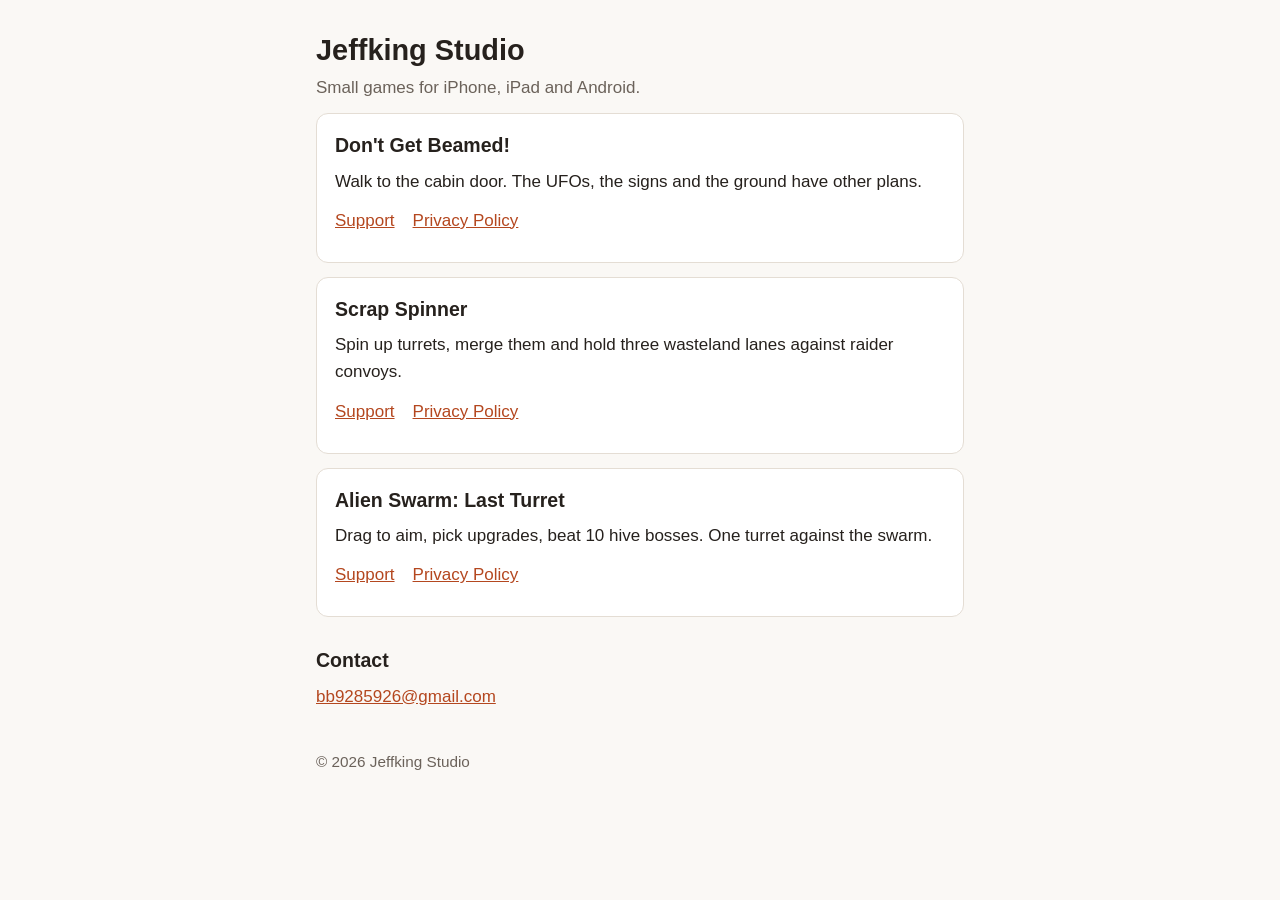
==== index.html @ a5f00173 "Support and privacy pages for three games Co-Authored-By: Claude Opus 5.5 <noreply@anthropic.com>" ====
<!doctype html>
<html lang="en">
<head>
<meta charset="utf-8">
<meta name="viewport" content="width=device-width, initial-scale=1">
<title>Jeffking Studio</title>
<link rel="stylesheet" href="style.css">
</head>
<body>
<main>
<h1>Jeffking Studio</h1>
<p class="muted">Small games for iPhone, iPad and Android.</p>

<div class="card">
<h2>Don't Get Beamed!</h2>
<p>Walk to the cabin door. The UFOs, the signs and the ground have other plans.</p>
<p class="links"><a href="dontgetbeamed/support.html">Support</a><a href="dontgetbeamed/privacy.html">Privacy Policy</a></p>
</div>

<div class="card">
<h2>Scrap Spinner</h2>
<p>Spin up turrets, merge them and hold three wasteland lanes against raider convoys.</p>
<p class="links"><a href="scrapspinner/support.html">Support</a><a href="scrapspinner/privacy.html">Privacy Policy</a></p>
</div>

<div class="card">
<h2>Alien Swarm: Last Turret</h2>
<p>Drag to aim, pick upgrades, beat 10 hive bosses. One turret against the swarm.</p>
<p class="links"><a href="alienswarm/support.html">Support</a><a href="alienswarm/privacy.html">Privacy Policy</a></p>
</div>

<h2>Contact</h2>
<p><a href="mailto:bb9285926@gmail.com">bb9285926@gmail.com</a></p>

<footer>© 2026 Jeffking Studio</footer>
</main>
</body>
</html>
---- style.css ----
:root {
  color-scheme: light dark;
  --bg: #faf8f5;
  --fg: #26211d;
  --muted: #6b625a;
  --card: #ffffff;
  --line: #e4ddd4;
  --link: #b4471f;
}
@media (prefers-color-scheme: dark) {
  :root {
    --bg: #1a1613;
    --fg: #ece6df;
    --muted: #a89e94;
    --card: #241f1b;
    --line: #3a332d;
    --link: #f0915f;
  }
}
* { box-sizing: border-box; }
body {
  margin: 0;
  background: var(--bg);
  color: var(--fg);
  font: 17px/1.6 -apple-system, BlinkMacSystemFont, "Segoe UI", Roboto, sans-serif;
}
main { max-width: 680px; margin: 0 auto; padding: 32px 16px 48px; }
h1 { font-size: 1.7em; line-height: 1.25; margin: 0 0 6px; }
h2 { font-size: 1.15em; margin: 28px 0 6px; }
p { margin: 0 0 12px; }
a { color: var(--link); }
.muted { color: var(--muted); }
.card {
  background: var(--card);
  border: 1px solid var(--line);
  border-radius: 12px;
  padding: 16px 18px;
  margin: 0 0 14px;
}
.card h2 { margin-top: 0; }
.links a { margin-right: 18px; white-space: nowrap; }
dt { font-weight: 600; margin-top: 14px; }
dd { margin: 2px 0 0; }
footer { margin-top: 40px; color: var(--muted); font-size: 0.9em; }
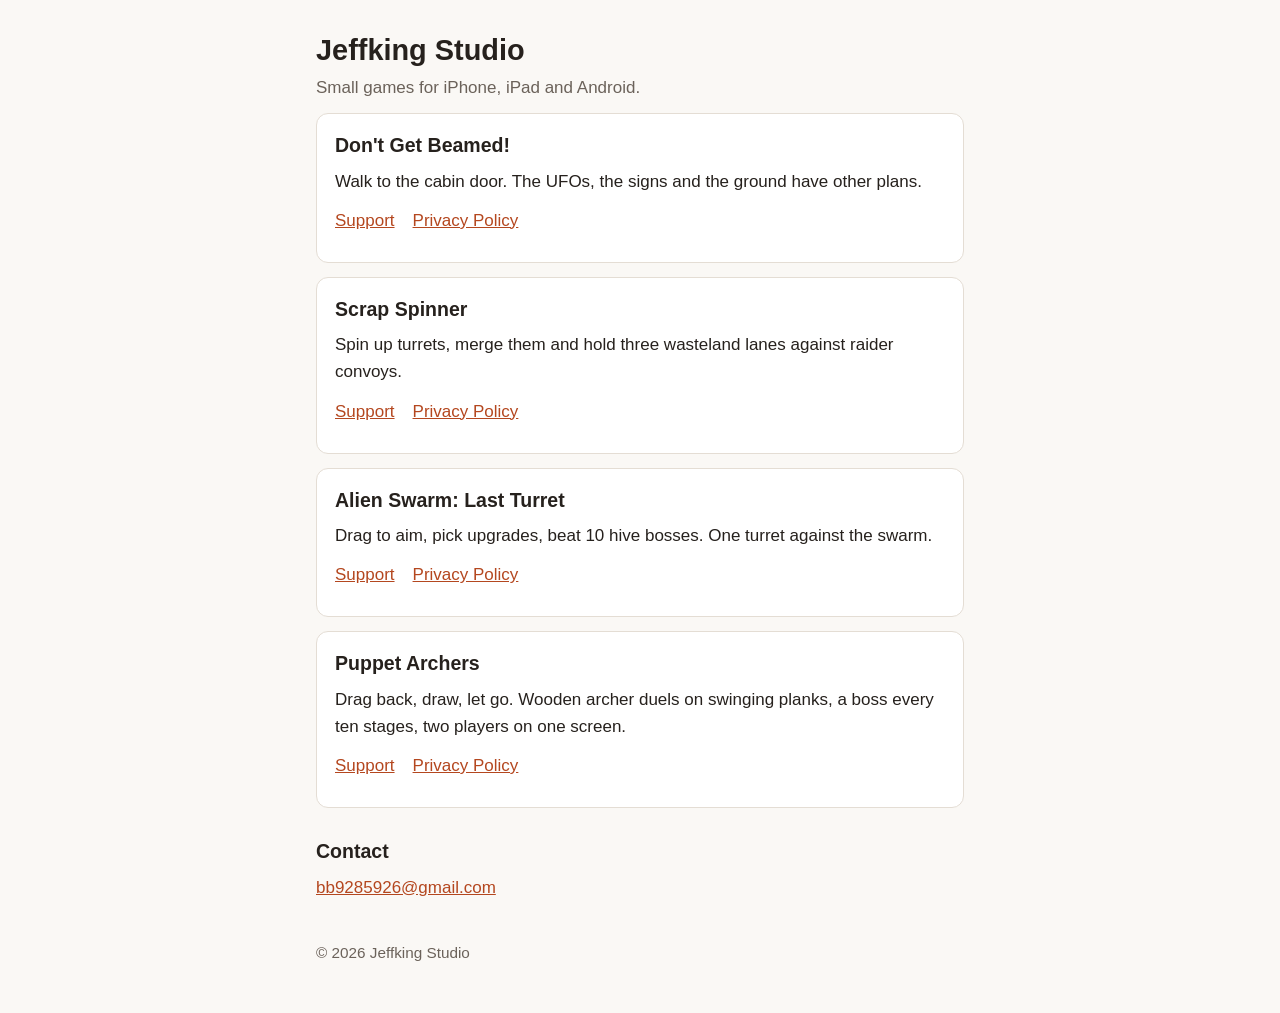
==== commit 7149d0bd: "Puppet Archers: support and privacy pages Co-Authored-By: Claude Opus 5.5 <noreply@anthropic.com>" ====
--- a/index.html
+++ b/index.html
@@ -29,6 +29,12 @@
 <p class="links"><a href="alienswarm/support.html">Support</a><a href="alienswarm/privacy.html">Privacy Policy</a></p>
 </div>
 
+<div class="card">
+<h2>Puppet Archers</h2>
+<p>Drag back, draw, let go. Wooden archer duels on swinging planks, a boss every ten stages, two players on one screen.</p>
+<p class="links"><a href="puppetarchers/support.html">Support</a><a href="puppetarchers/privacy.html">Privacy Policy</a></p>
+</div>
+
 <h2>Contact</h2>
 <p><a href="mailto:bb9285926@gmail.com">bb9285926@gmail.com</a></p>
 
